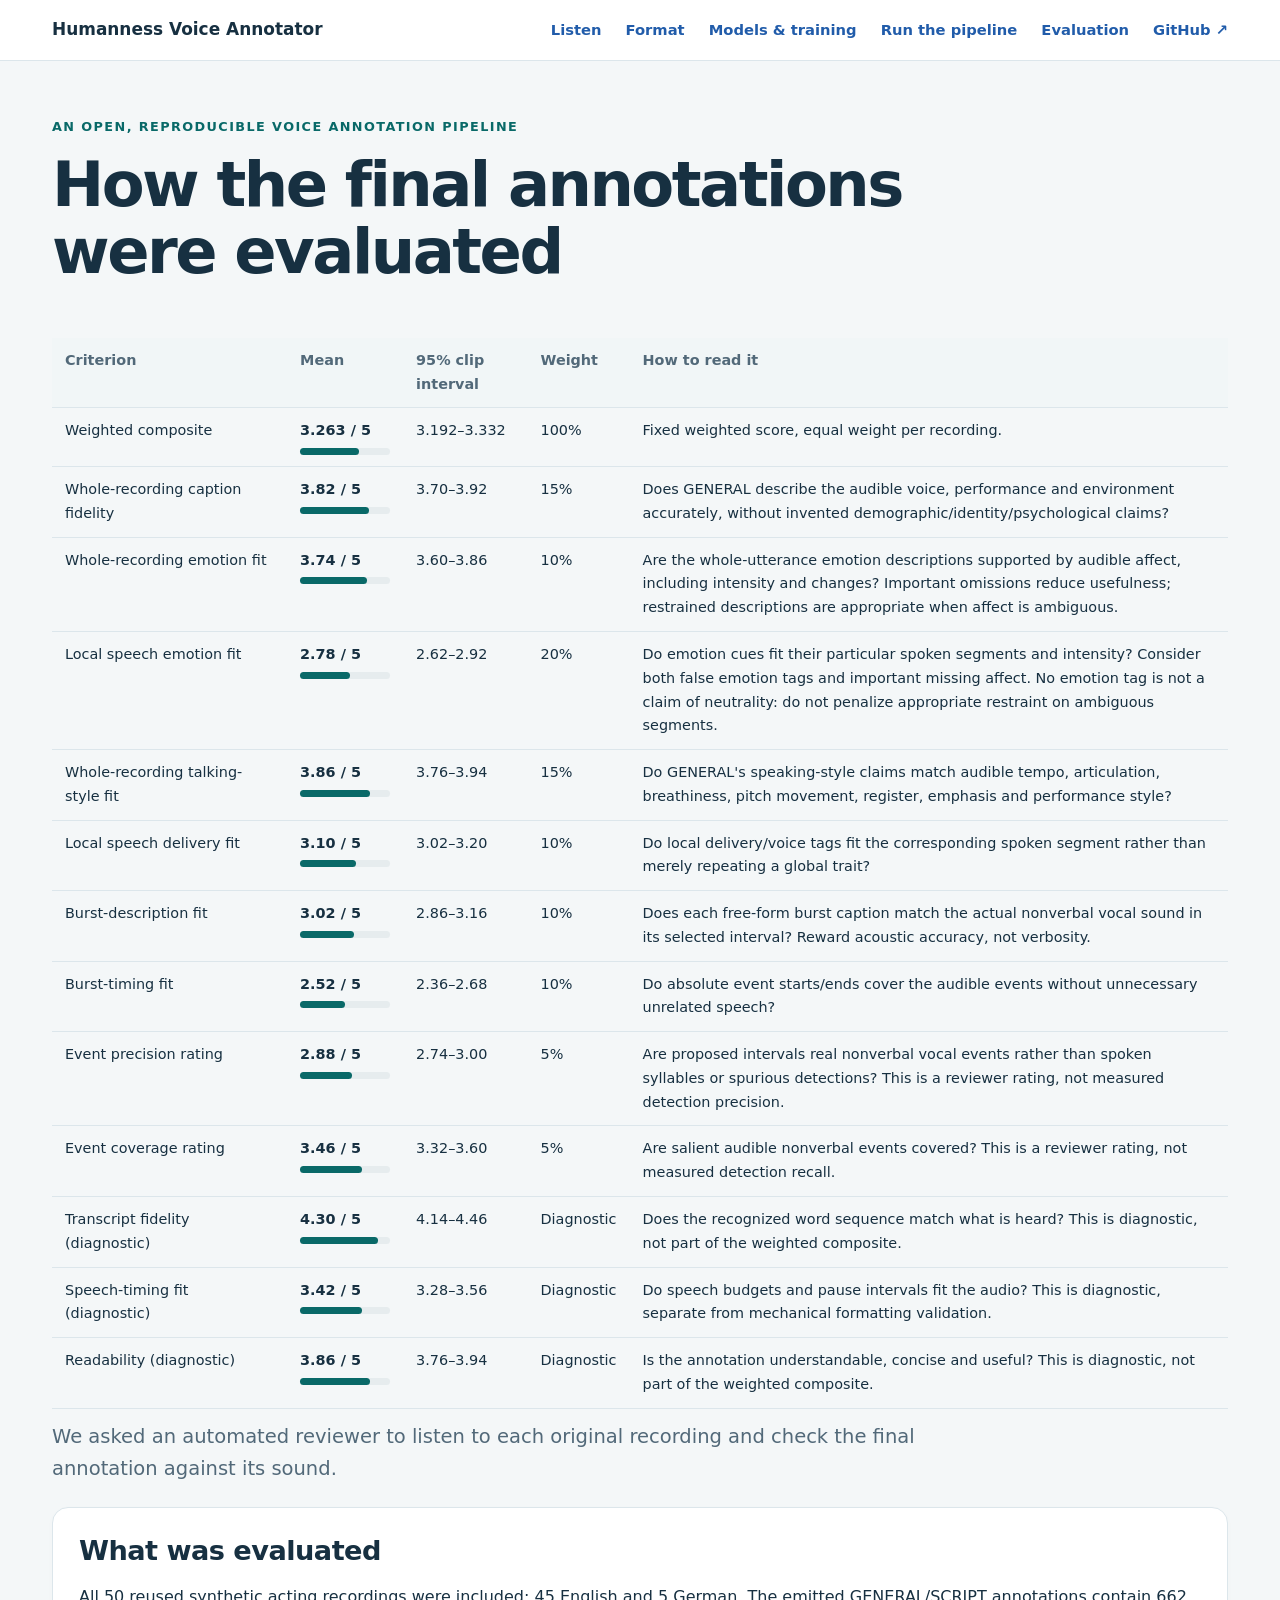
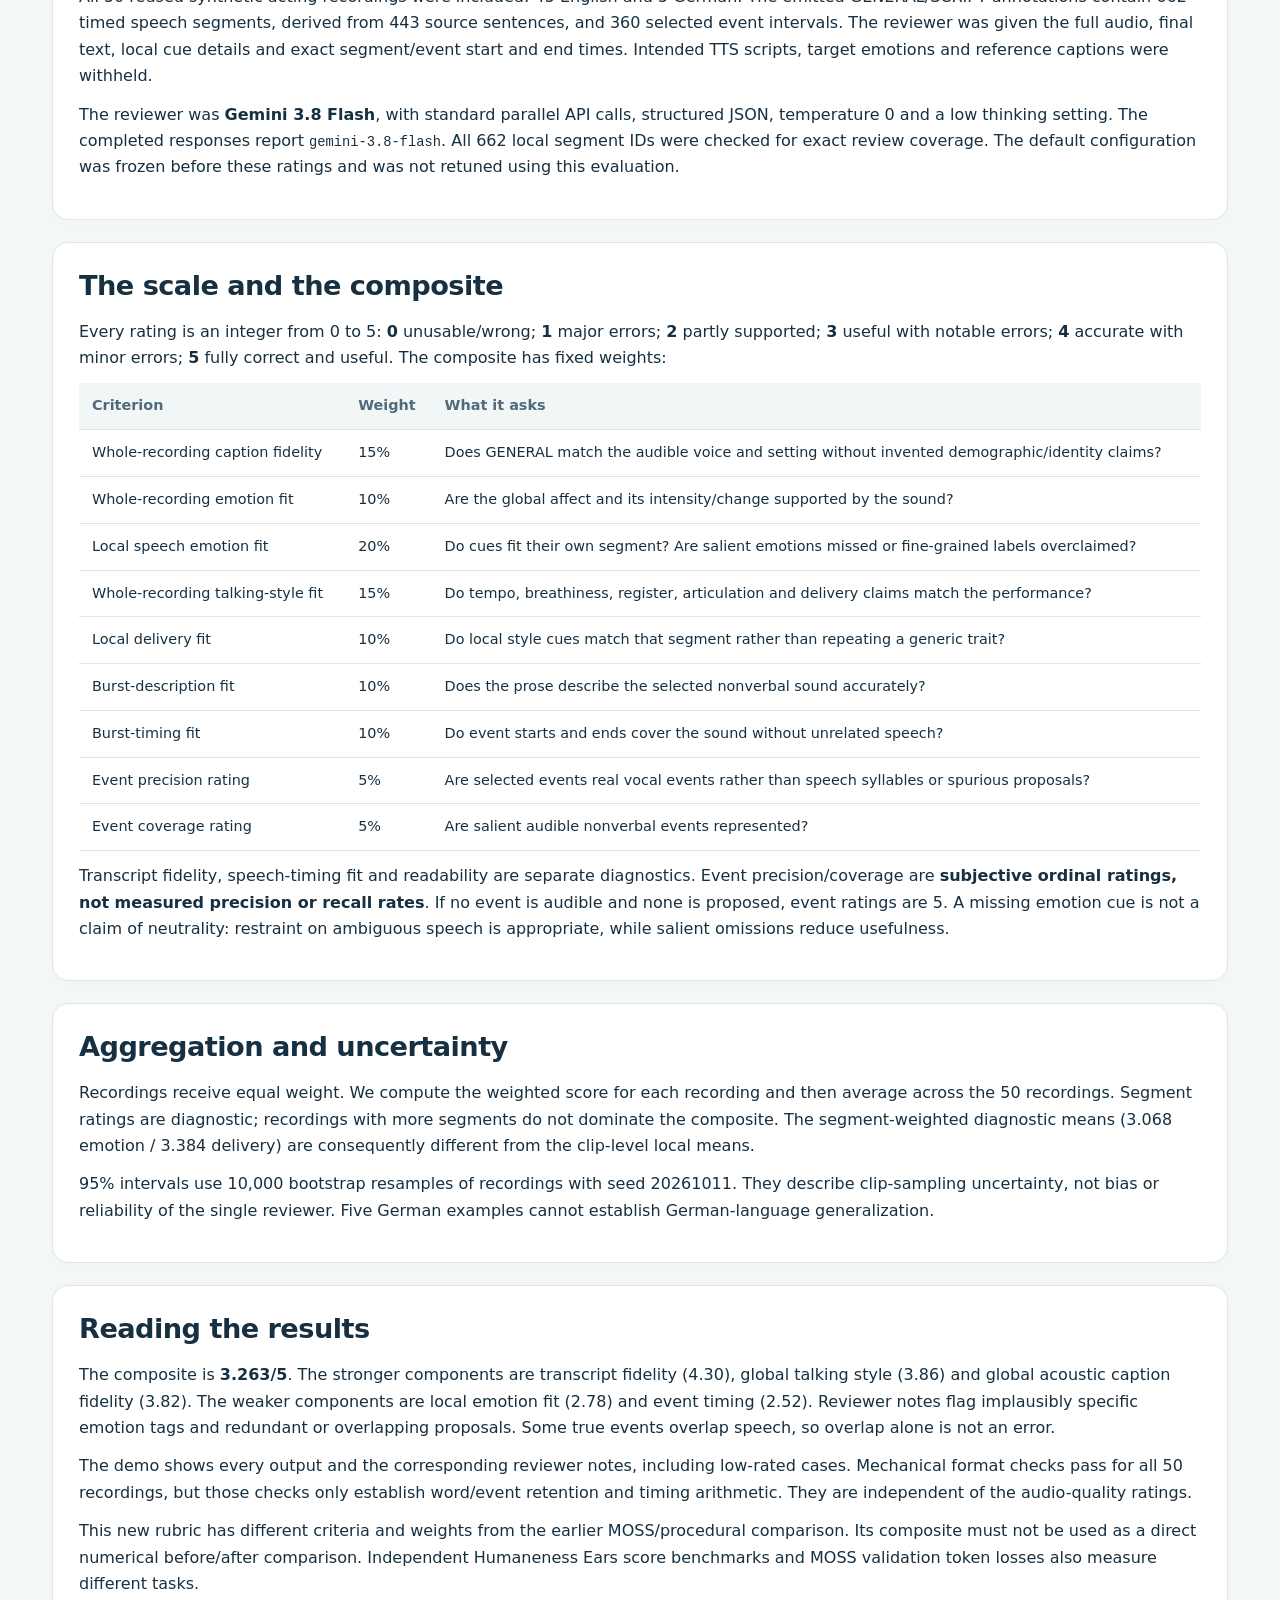
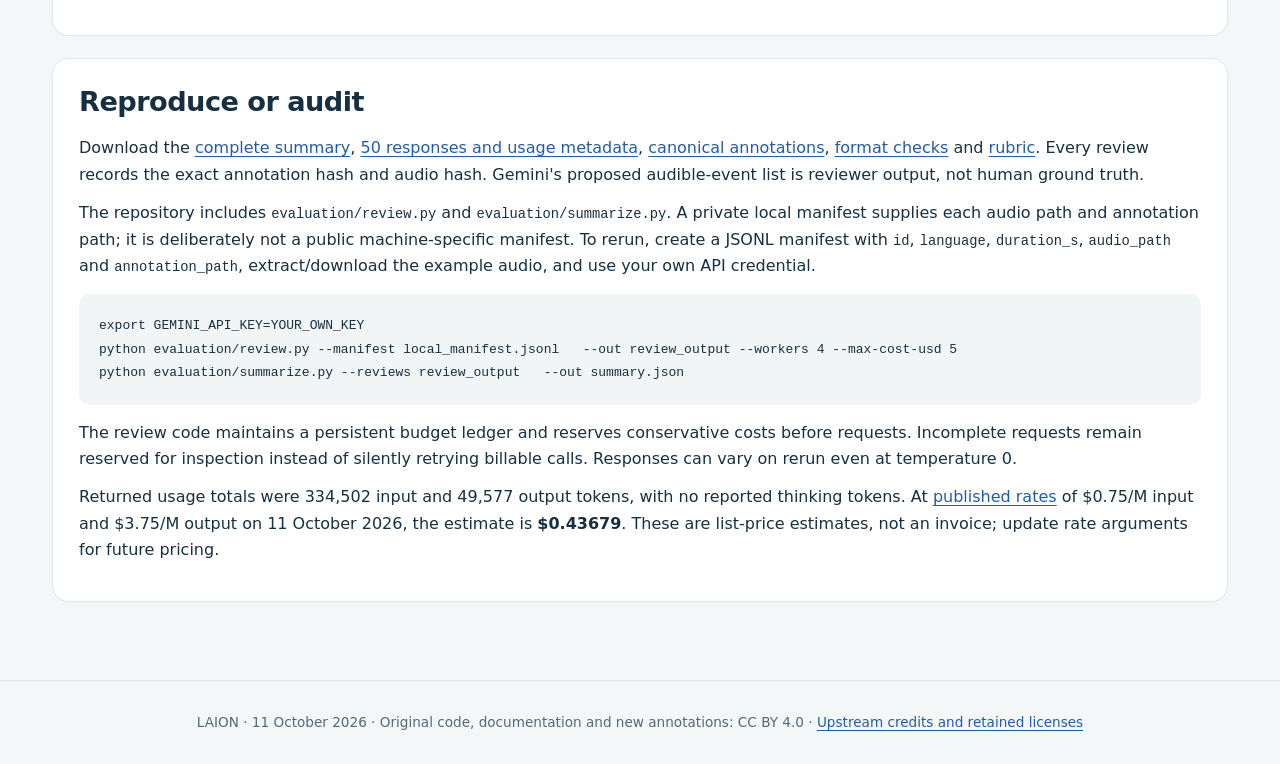
==== docs/evaluation.html @ 06606ea3 "Release reproducible voice annotator and evaluated GENERAL SCRIPT listening demo" ====
<!doctype html>
<html lang="en"><head><meta charset="utf-8"><meta name="viewport" content="width=device-width,initial-scale=1">
<title>How the final annotations were evaluated · Humanness Voice Annotator</title>
<meta name="description" content="Listen to reproducible voice annotations combining MOSS captions, Humaneness Ears scores, event locations and timed ASR words.">
<link rel="stylesheet" href="assets/site.css"></head><body><a href="#main" class="skip">Skip to content</a><header><nav aria-label="Main navigation">
<a class="brand" href="index.html">Humanness Voice Annotator</a><a href="index.html#listening">Listen</a>
<a href="format.html">Format</a><a href="models.html">Models &amp; training</a><a href="pipeline.html">Run the pipeline</a>
<a href="evaluation.html">Evaluation</a><a href="https://github.com/LAION-AI/Humanness-Voice-Annotator">GitHub ↗</a></nav></header>
<main id="main"><div class="hero"><div class="eyebrow">An open, reproducible voice annotation pipeline</div><h1>How the final annotations were evaluated</h1></div><div class="table-wrap"><table><thead><tr><th scope="col">Criterion</th><th scope="col">Mean</th><th scope="col">95% clip interval</th><th scope="col">Weight</th><th scope="col">How to read it</th></tr></thead><tbody><tr><td class="metric">Weighted composite</td><td class="number"><strong>3.263 / 5</strong><div class="meter" aria-hidden="true"><span style="width:65.26%"></span></div></td><td class="number">3.192–3.332</td><td>100%</td><td class="description">Fixed weighted score, equal weight per recording.</td></tr><tr><td class="metric">Whole-recording caption fidelity</td><td class="number"><strong>3.82 / 5</strong><div class="meter" aria-hidden="true"><span style="width:76.40%"></span></div></td><td class="number">3.70–3.92</td><td>15%</td><td class="description">Does GENERAL describe the audible voice, performance and environment accurately, without invented demographic/identity/psychological claims?</td></tr><tr><td class="metric">Whole-recording emotion fit</td><td class="number"><strong>3.74 / 5</strong><div class="meter" aria-hidden="true"><span style="width:74.80%"></span></div></td><td class="number">3.60–3.86</td><td>10%</td><td class="description">Are the whole-utterance emotion descriptions supported by audible affect, including intensity and changes? Important omissions reduce usefulness; restrained descriptions are appropriate when affect is ambiguous.</td></tr><tr><td class="metric">Local speech emotion fit</td><td class="number"><strong>2.78 / 5</strong><div class="meter" aria-hidden="true"><span style="width:55.60%"></span></div></td><td class="number">2.62–2.92</td><td>20%</td><td class="description">Do emotion cues fit their particular spoken segments and intensity? Consider both false emotion tags and important missing affect. No emotion tag is not a claim of neutrality: do not penalize appropriate restraint on ambiguous segments.</td></tr><tr><td class="metric">Whole-recording talking-style fit</td><td class="number"><strong>3.86 / 5</strong><div class="meter" aria-hidden="true"><span style="width:77.20%"></span></div></td><td class="number">3.76–3.94</td><td>15%</td><td class="description">Do GENERAL&#x27;s speaking-style claims match audible tempo, articulation, breathiness, pitch movement, register, emphasis and performance style?</td></tr><tr><td class="metric">Local speech delivery fit</td><td class="number"><strong>3.10 / 5</strong><div class="meter" aria-hidden="true"><span style="width:62.00%"></span></div></td><td class="number">3.02–3.20</td><td>10%</td><td class="description">Do local delivery/voice tags fit the corresponding spoken segment rather than merely repeating a global trait?</td></tr><tr><td class="metric">Burst-description fit</td><td class="number"><strong>3.02 / 5</strong><div class="meter" aria-hidden="true"><span style="width:60.40%"></span></div></td><td class="number">2.86–3.16</td><td>10%</td><td class="description">Does each free-form burst caption match the actual nonverbal vocal sound in its selected interval? Reward acoustic accuracy, not verbosity.</td></tr><tr><td class="metric">Burst-timing fit</td><td class="number"><strong>2.52 / 5</strong><div class="meter" aria-hidden="true"><span style="width:50.40%"></span></div></td><td class="number">2.36–2.68</td><td>10%</td><td class="description">Do absolute event starts/ends cover the audible events without unnecessary unrelated speech?</td></tr><tr><td class="metric">Event precision rating</td><td class="number"><strong>2.88 / 5</strong><div class="meter" aria-hidden="true"><span style="width:57.60%"></span></div></td><td class="number">2.74–3.00</td><td>5%</td><td class="description">Are proposed intervals real nonverbal vocal events rather than spoken syllables or spurious detections? This is a reviewer rating, not measured detection precision.</td></tr><tr><td class="metric">Event coverage rating</td><td class="number"><strong>3.46 / 5</strong><div class="meter" aria-hidden="true"><span style="width:69.20%"></span></div></td><td class="number">3.32–3.60</td><td>5%</td><td class="description">Are salient audible nonverbal events covered? This is a reviewer rating, not measured detection recall.</td></tr><tr><td class="metric">Transcript fidelity (diagnostic)</td><td class="number"><strong>4.30 / 5</strong><div class="meter" aria-hidden="true"><span style="width:86.00%"></span></div></td><td class="number">4.14–4.46</td><td>Diagnostic</td><td class="description">Does the recognized word sequence match what is heard? This is diagnostic, not part of the weighted composite.</td></tr><tr><td class="metric">Speech-timing fit (diagnostic)</td><td class="number"><strong>3.42 / 5</strong><div class="meter" aria-hidden="true"><span style="width:68.40%"></span></div></td><td class="number">3.28–3.56</td><td>Diagnostic</td><td class="description">Do speech budgets and pause intervals fit the audio? This is diagnostic, separate from mechanical formatting validation.</td></tr><tr><td class="metric">Readability (diagnostic)</td><td class="number"><strong>3.86 / 5</strong><div class="meter" aria-hidden="true"><span style="width:77.20%"></span></div></td><td class="number">3.76–3.94</td><td>Diagnostic</td><td class="description">Is the annotation understandable, concise and useful? This is diagnostic, not part of the weighted composite.</td></tr></tbody></table></div>
<p class="lead">We asked an automated reviewer to listen to each original recording and check the final annotation against its sound.</p>
<section><h2>What was evaluated</h2><p>All 50 reused synthetic acting recordings were included: 45 English and 5 German. The emitted GENERAL/SCRIPT annotations contain 662 timed speech segments, derived from 443 source sentences, and 360 selected event intervals. The reviewer was given the full audio, final text, local cue details and exact segment/event start and end times. Intended TTS scripts, target emotions and reference captions were withheld.</p><p>The reviewer was <strong>Gemini 3.8 Flash</strong>, with standard parallel API calls, structured JSON, temperature 0 and a low thinking setting. The completed responses report <code>gemini-3.8-flash</code>. All 662 local segment IDs were checked for exact review coverage. The default configuration was frozen before these ratings and was not retuned using this evaluation.</p></section>
<section><h2>The scale and the composite</h2><p>Every rating is an integer from 0 to 5: <strong>0</strong> unusable/wrong; <strong>1</strong> major errors; <strong>2</strong> partly supported; <strong>3</strong> useful with notable errors; <strong>4</strong> accurate with minor errors; <strong>5</strong> fully correct and useful. The composite has fixed weights:</p>
<div class="table-wrap"><table><thead><tr><th>Criterion</th><th>Weight</th><th>What it asks</th></tr></thead><tbody>
<tr><td>Whole-recording caption fidelity</td><td>15%</td><td>Does GENERAL match the audible voice and setting without invented demographic/identity claims?</td></tr>
<tr><td>Whole-recording emotion fit</td><td>10%</td><td>Are the global affect and its intensity/change supported by the sound?</td></tr>
<tr><td>Local speech emotion fit</td><td>20%</td><td>Do cues fit their own segment? Are salient emotions missed or fine-grained labels overclaimed?</td></tr>
<tr><td>Whole-recording talking-style fit</td><td>15%</td><td>Do tempo, breathiness, register, articulation and delivery claims match the performance?</td></tr>
<tr><td>Local delivery fit</td><td>10%</td><td>Do local style cues match that segment rather than repeating a generic trait?</td></tr>
<tr><td>Burst-description fit</td><td>10%</td><td>Does the prose describe the selected nonverbal sound accurately?</td></tr>
<tr><td>Burst-timing fit</td><td>10%</td><td>Do event starts and ends cover the sound without unrelated speech?</td></tr>
<tr><td>Event precision rating</td><td>5%</td><td>Are selected events real vocal events rather than speech syllables or spurious proposals?</td></tr>
<tr><td>Event coverage rating</td><td>5%</td><td>Are salient audible nonverbal events represented?</td></tr>
</tbody></table></div><p>Transcript fidelity, speech-timing fit and readability are separate diagnostics. Event precision/coverage are <strong>subjective ordinal ratings, not measured precision or recall rates</strong>. If no event is audible and none is proposed, event ratings are 5. A missing emotion cue is not a claim of neutrality: restraint on ambiguous speech is appropriate, while salient omissions reduce usefulness.</p></section>
<section><h2>Aggregation and uncertainty</h2><p>Recordings receive equal weight. We compute the weighted score for each recording and then average across the 50 recordings. Segment ratings are diagnostic; recordings with more segments do not dominate the composite. The segment-weighted diagnostic means (3.068 emotion / 3.384 delivery) are consequently different from the clip-level local means.</p><p>95% intervals use 10,000 bootstrap resamples of recordings with seed 20261011. They describe clip-sampling uncertainty, not bias or reliability of the single reviewer. Five German examples cannot establish German-language generalization.</p></section>
<section><h2>Reading the results</h2><p>The composite is <strong>3.263/5</strong>. The stronger components are transcript fidelity (4.30), global talking style (3.86) and global acoustic caption fidelity (3.82). The weaker components are local emotion fit (2.78) and event timing (2.52). Reviewer notes flag implausibly specific emotion tags and redundant or overlapping proposals. Some true events overlap speech, so overlap alone is not an error.</p><p>The demo shows every output and the corresponding reviewer notes, including low-rated cases. Mechanical format checks pass for all 50 recordings, but those checks only establish word/event retention and timing arithmetic. They are independent of the audio-quality ratings.</p><p>This new rubric has different criteria and weights from the earlier MOSS/procedural comparison. Its composite must not be used as a direct numerical before/after comparison. Independent Humaneness Ears score benchmarks and MOSS validation token losses also measure different tasks.</p></section>
<section><h2>Reproduce or audit</h2><p>Download the <a href="data/evaluation-summary.json">complete summary</a>, <a href="data/reviews.jsonl">50 responses and usage metadata</a>, <a href="data/annotations.jsonl.gz">canonical annotations</a>, <a href="data/format-verification.json">format checks</a> and <a href="data/rubric.json">rubric</a>. Every review records the exact annotation hash and audio hash. Gemini's proposed audible-event list is reviewer output, not human ground truth.</p><p>The repository includes <code>evaluation/review.py</code> and <code>evaluation/summarize.py</code>. A private local manifest supplies each audio path and annotation path; it is deliberately not a public machine-specific manifest. To rerun, create a JSONL manifest with <code>id</code>, <code>language</code>, <code>duration_s</code>, <code>audio_path</code> and <code>annotation_path</code>, extract/download the example audio, and use your own API credential.</p><pre>export GEMINI_API_KEY=YOUR_OWN_KEY
python evaluation/review.py --manifest local_manifest.jsonl   --out review_output --workers 4 --max-cost-usd 5
python evaluation/summarize.py --reviews review_output   --out summary.json</pre><p>The review code maintains a persistent budget ledger and reserves conservative costs before requests. Incomplete requests remain reserved for inspection instead of silently retrying billable calls. Responses can vary on rerun even at temperature 0.</p><p>Returned usage totals were 334,502 input and 49,577 output tokens, with no reported thinking tokens. At <a href="https://ai.google.dev/gemini-api/docs/pricing">published rates</a> of $0.75/M input and $3.75/M output on 11 October 2026, the estimate is <strong>$0.43679</strong>. These are list-price estimates, not an invoice; update rate arguments for future pricing.</p></section>
</main><footer>LAION · 11 October 2026 · Original code, documentation and new annotations: CC BY 4.0 ·
<a href="https://github.com/LAION-AI/Humanness-Voice-Annotator/blob/main/THIRD_PARTY.md">Upstream credits and retained licenses</a></footer><script src="assets/site.js" defer></script></body></html>
---- docs/assets/site.css ----
:root{--ink:#173041;--muted:#526979;--paper:#f4f7f8;--card:#fff;--line:#dce6eb;--accent:#096968;--blue:#215caa;--warm:#ad551b}*{box-sizing:border-box}body{margin:0;background:var(--paper);color:var(--ink);font:16px/1.65 system-ui,-apple-system,BlinkMacSystemFont,"Segoe UI",sans-serif}a{color:var(--blue);text-underline-offset:3px}a:hover{color:var(--accent)}header{background:#fff;border-bottom:1px solid var(--line)}nav{max-width:1220px;margin:auto;padding:16px 22px;display:flex;gap:12px 24px;flex-wrap:wrap;align-items:center;font-size:.92rem}nav a{text-decoration:none;font-weight:600}nav .brand{color:var(--ink);font-size:1.06rem;margin-right:auto}main{max-width:1220px;margin:0 auto;padding:0 22px 56px}.hero{padding:55px 0 30px;max-width:950px}.eyebrow{font-size:.8rem;color:var(--accent);text-transform:uppercase;font-weight:750;letter-spacing:.11em}h1{font-size:clamp(2.2rem,5vw,3.9rem);line-height:1.08;letter-spacing:-.04em;margin:14px 0 22px}h2{font-size:1.7rem;line-height:1.25;letter-spacing:-.02em;margin:0 0 16px}h3{font-size:1.1rem;line-height:1.4;margin:22px 0 9px}.lead{font-size:1.22rem;color:var(--muted);max-width:900px}.buttons{display:flex;flex-wrap:wrap;gap:12px;margin:22px 0}.button,button{background:#fff;color:var(--ink);border:1px solid var(--line);border-radius:9px;padding:9px 14px;font:inherit;font-size:.91rem;cursor:pointer;text-decoration:none}.button.primary{background:var(--accent);color:#fff;border-color:var(--accent)}button:hover,.button:hover{border-color:var(--accent)}section,.sample{background:var(--card);padding:26px;border:1px solid var(--line);border-radius:16px;margin:22px 0;box-shadow:0 2px 8px #12304a04}p{margin:12px 0}.stats{display:grid;grid-template-columns:repeat(4,1fr);gap:14px;margin:24px 0}.stat{background:#eaf4f2;border:1px solid #cce1dd;padding:18px;border-radius:12px}.stat strong{display:block;font-size:1.9rem;line-height:1.2}.stat span{color:var(--muted);font-size:.9rem}.notice{border-left:4px solid var(--warm);padding:12px 18px;background:#fff6ee;color:#694122;border-radius:4px;font-size:.96rem}.table-wrap{overflow-x:auto}table{border-collapse:collapse;width:100%;font-size:.9rem}th{text-align:left;color:var(--muted);font-weight:650;background:#f1f6f7}th,td{padding:11px 13px;border-bottom:1px solid var(--line);vertical-align:top}td.metric{min-width:230px}td.description{min-width:330px}td.number{font-variant-numeric:tabular-nums;white-space:nowrap}.meter{height:7px;width:90px;border-radius:4px;background:#e6ecee;margin-top:5px}.meter span{display:block;height:100%;background:var(--accent);border-radius:4px}pre{white-space:pre-wrap;overflow-wrap:anywhere;background:#f1f5f6;padding:20px;border-radius:10px;font:13px/1.8 ui-monospace,SFMono-Regular,Consolas,monospace;margin:15px 0}code{font: .86em ui-monospace,SFMono-Regular,Consolas,monospace;overflow-wrap:anywhere}.code-script{max-height:570px;overflow:auto}ul,ol{padding-left:24px}li{margin:8px 0}.columns{display:grid;grid-template-columns:1fr 1fr;gap:22px}.sample-head{display:flex;justify-content:space-between;gap:18px;align-items:flex-start}.sample h2{font-size:1.25rem;margin:6px 0}.meta{font-size:.86rem;color:var(--muted)}.badge{font-size:.77rem;border:1px solid #cee1de;border-radius:20px;padding:3px 9px;color:var(--accent);background:#edf7f4;display:inline-block;margin-right:5px}.review-score{font-size:1.2rem;font-weight:750;white-space:nowrap}.review-score small{font-size:.76rem;font-weight:500;color:var(--muted);display:block}audio{width:100%;margin:14px 0 6px}.timeline{display:block;width:100%;height:auto;min-height:115px;margin:12px 0;overflow:visible}.timeline text{font:11px system-ui;fill:var(--muted)}.timeline .event{fill:#db6c30;opacity:.8}.timeline .speech{fill:#1e8c86;opacity:.55}.timeline .review-event{fill:#5359bd;opacity:.6}.timeline .track{fill:#eef3f5}.timeline [data-start]{cursor:pointer}.timeline [data-start]:hover{opacity:1;stroke:var(--ink);stroke-width:1}.legend{display:flex;gap:15px;flex-wrap:wrap;font-size:.81rem;color:var(--muted)}.dot{display:inline-block;width:9px;height:9px;border-radius:2px;margin-right:5px;background:#1e8c86}.dot.burst{background:#db6c30}.dot.judge{background:#5359bd}.event-list{display:grid;gap:10px}.event-row{border:1px solid var(--line);border-radius:10px;padding:12px}.event-row p{font-size:.91rem}.classes{font-size:.81rem;color:var(--muted)}details{margin:18px 0;border-top:1px solid var(--line);padding-top:12px}summary{font-weight:650;cursor:pointer;color:var(--accent)}.review-note{background:#f7f3ed;padding:14px;border-radius:8px;color:#634d32;font-size:.91rem}.filters{position:sticky;top:0;z-index:2;display:flex;align-items:center;gap:12px;flex-wrap:wrap;padding:15px;background:#f4f7f8ed;backdrop-filter:blur(12px);border-radius:12px;border:1px solid var(--line)}input,select{border:1px solid #bbcdd5;border-radius:7px;padding:10px;font:inherit;font-size:.9rem;background:#fff;color:var(--ink)}input{min-width:230px;flex:1}#visible-count{font-size:.85rem;color:var(--muted)}.hidden{display:none!important}.pipeline{width:100%;max-height:410px}.small{font-size:.86rem;color:var(--muted)}footer{padding:30px 22px;border-top:1px solid var(--line);text-align:center;font-size:.85rem;color:var(--muted)}.skip{position:absolute;left:-9999px}.skip:focus{left:12px;top:8px;background:#fff;padding:10px;z-index:10}button:focus-visible,a:focus-visible,input:focus-visible,summary:focus-visible,select:focus-visible{outline:3px solid #559cca;outline-offset:3px}@media(max-width:750px){.stats{grid-template-columns:1fr 1fr}.columns{grid-template-columns:1fr}section,.sample{padding:19px}.hero{padding-top:35px}.sample-head{display:block}.review-score{margin:12px 0}nav{gap:10px 15px}main{padding:0 12px 36px}td,th{padding:9px}.timeline{min-height:90px}}@media(prefers-reduced-motion:reduce){*{scroll-behavior:auto!important}}
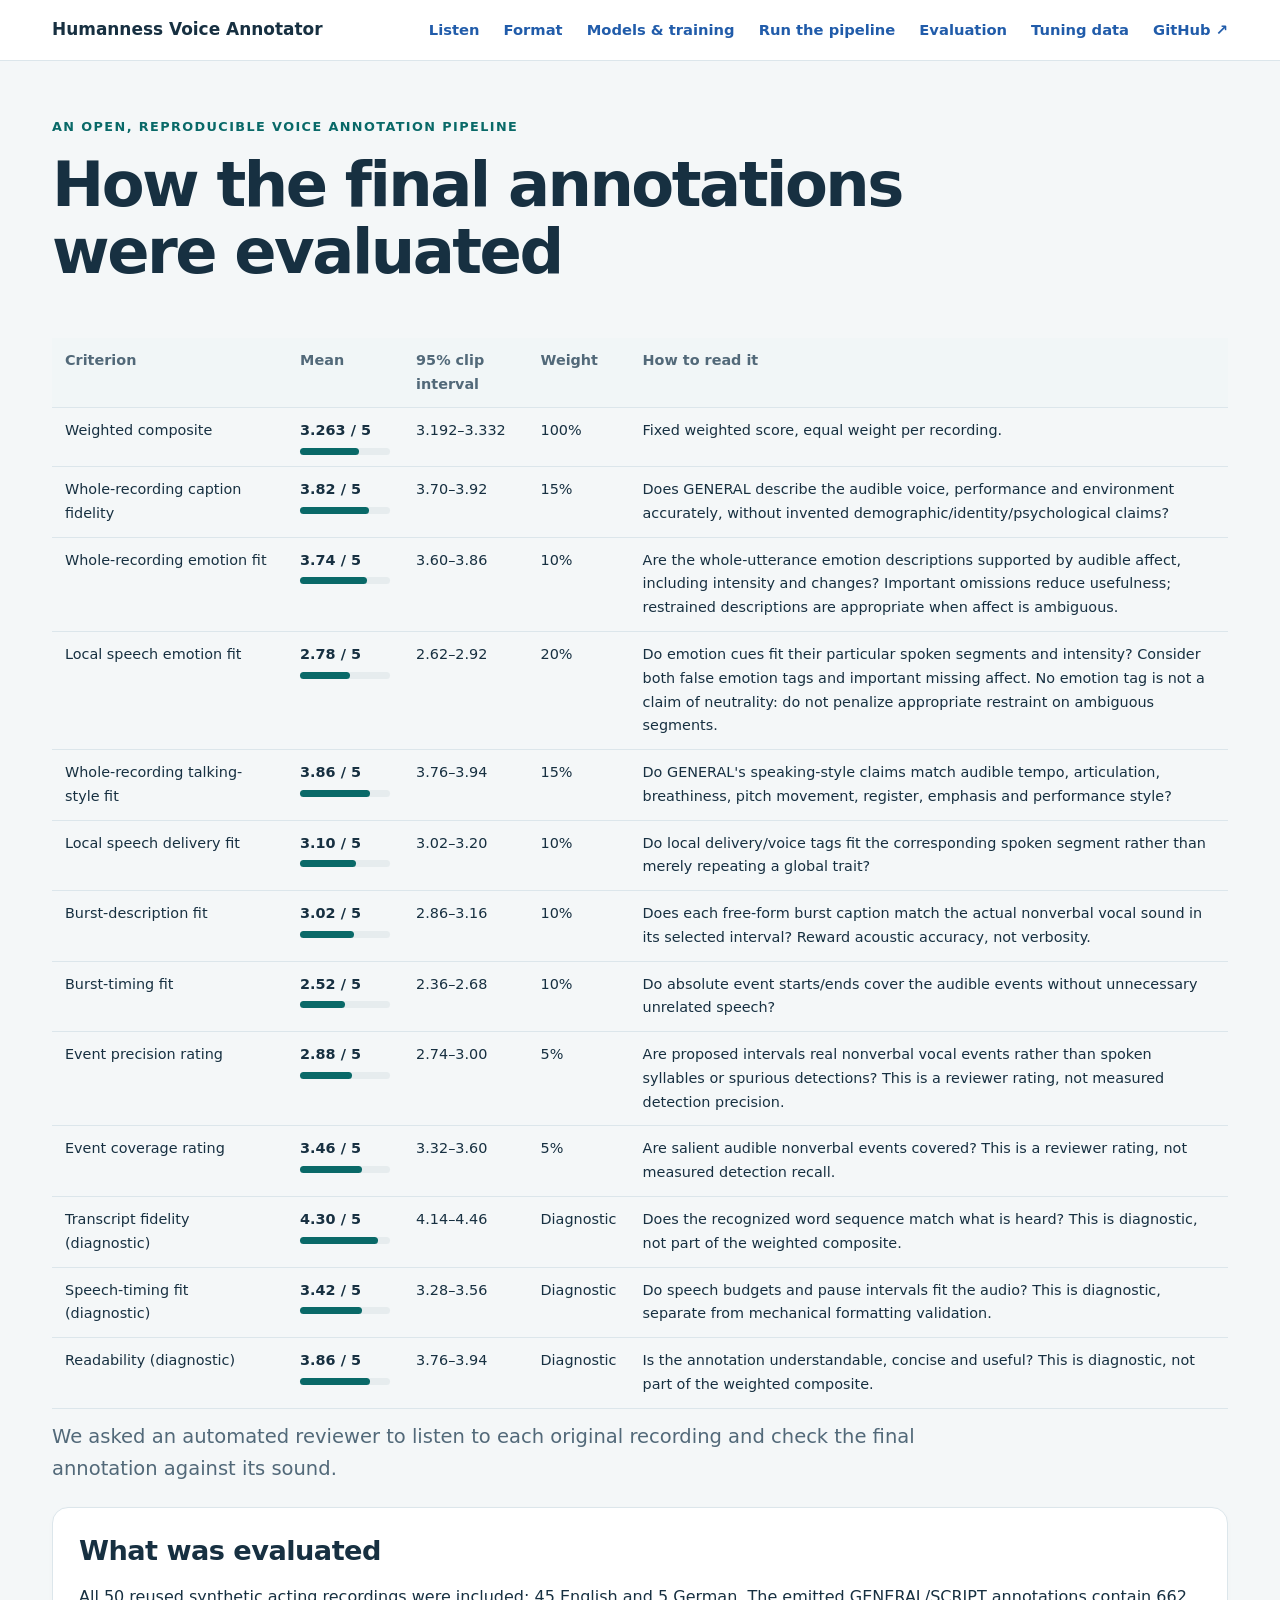
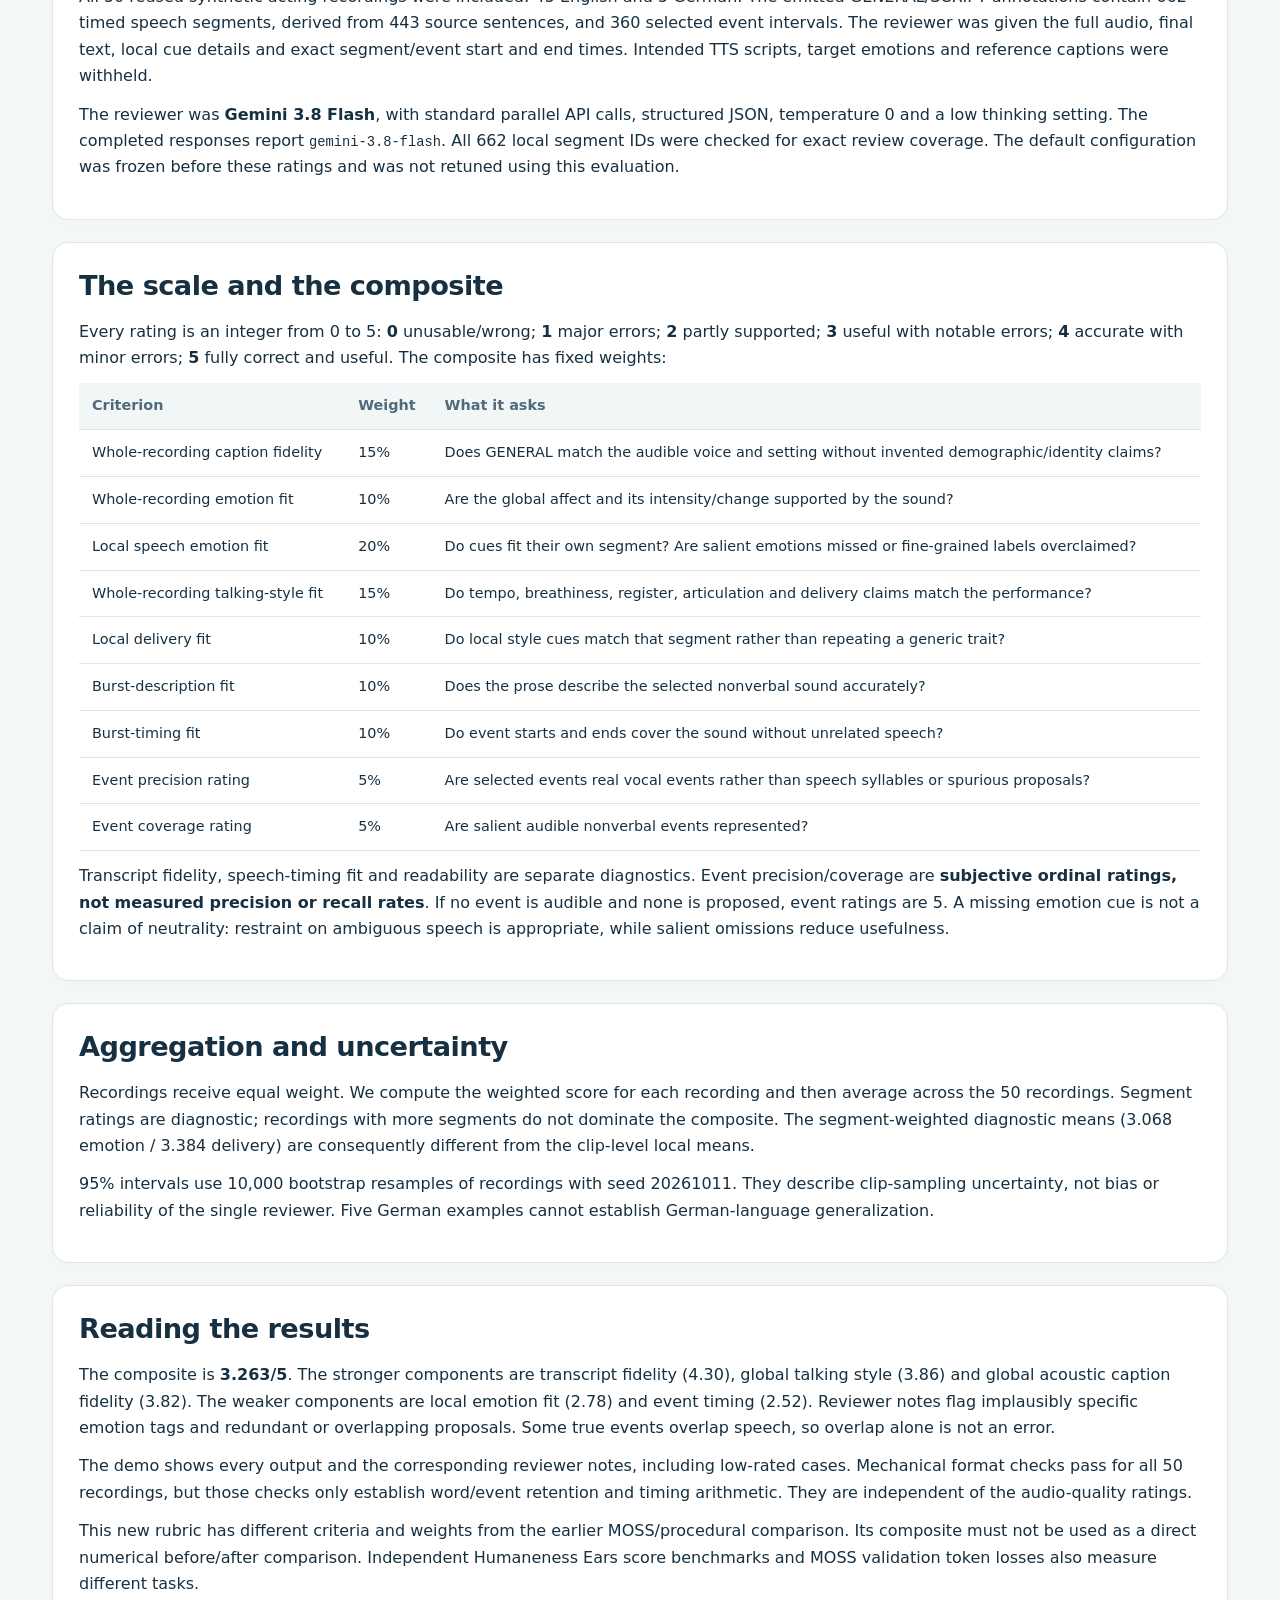
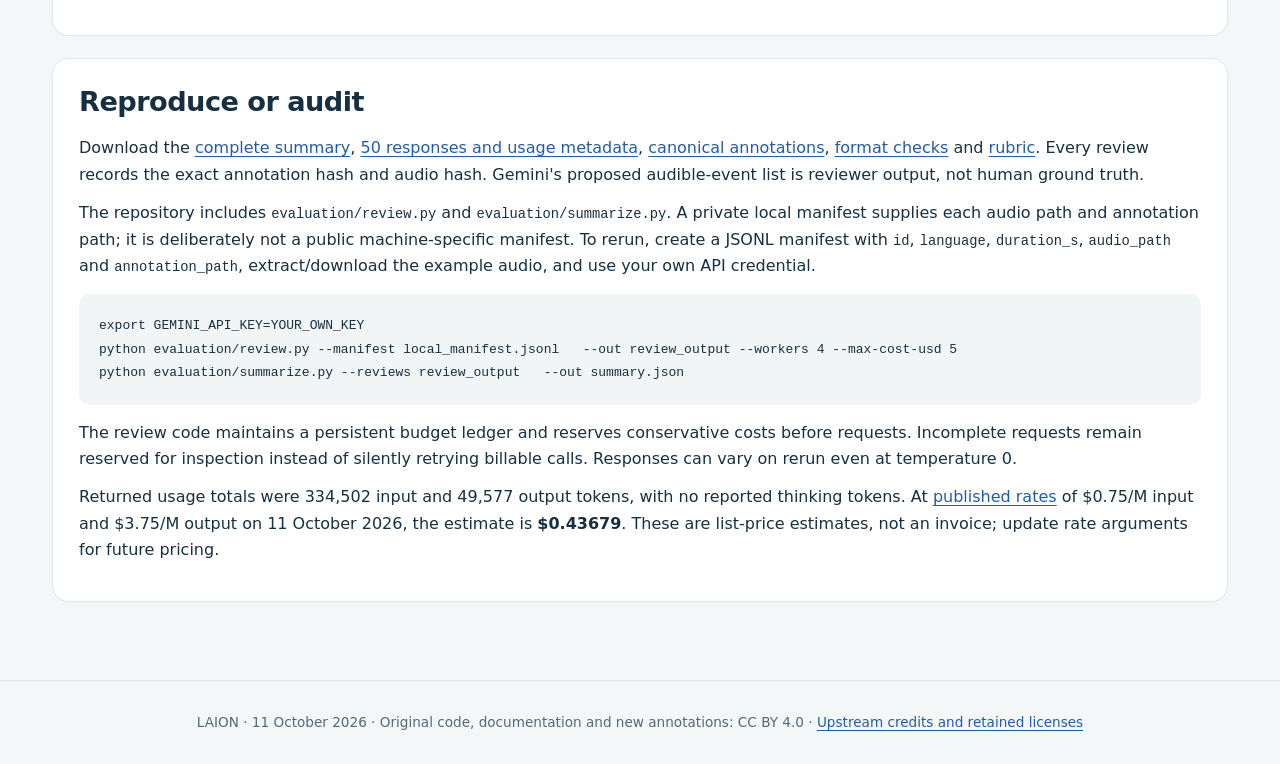
==== commit ea0ed20e: "Prepare complete voice-acting tuning captions and MOSS v2 audio tokens" ====
--- a/docs/evaluation.html
+++ b/docs/evaluation.html
@@ -5,7 +5,7 @@
 <link rel="stylesheet" href="assets/site.css"></head><body><a href="#main" class="skip">Skip to content</a><header><nav aria-label="Main navigation">
 <a class="brand" href="index.html">Humanness Voice Annotator</a><a href="index.html#listening">Listen</a>
 <a href="format.html">Format</a><a href="models.html">Models &amp; training</a><a href="pipeline.html">Run the pipeline</a>
-<a href="evaluation.html">Evaluation</a><a href="https://github.com/LAION-AI/Humanness-Voice-Annotator">GitHub ↗</a></nav></header>
+<a href="evaluation.html">Evaluation</a><a href="training.html">Tuning data</a><a href="https://github.com/LAION-AI/Humanness-Voice-Annotator">GitHub ↗</a></nav></header>
 <main id="main"><div class="hero"><div class="eyebrow">An open, reproducible voice annotation pipeline</div><h1>How the final annotations were evaluated</h1></div><div class="table-wrap"><table><thead><tr><th scope="col">Criterion</th><th scope="col">Mean</th><th scope="col">95% clip interval</th><th scope="col">Weight</th><th scope="col">How to read it</th></tr></thead><tbody><tr><td class="metric">Weighted composite</td><td class="number"><strong>3.263 / 5</strong><div class="meter" aria-hidden="true"><span style="width:65.26%"></span></div></td><td class="number">3.192–3.332</td><td>100%</td><td class="description">Fixed weighted score, equal weight per recording.</td></tr><tr><td class="metric">Whole-recording caption fidelity</td><td class="number"><strong>3.82 / 5</strong><div class="meter" aria-hidden="true"><span style="width:76.40%"></span></div></td><td class="number">3.70–3.92</td><td>15%</td><td class="description">Does GENERAL describe the audible voice, performance and environment accurately, without invented demographic/identity/psychological claims?</td></tr><tr><td class="metric">Whole-recording emotion fit</td><td class="number"><strong>3.74 / 5</strong><div class="meter" aria-hidden="true"><span style="width:74.80%"></span></div></td><td class="number">3.60–3.86</td><td>10%</td><td class="description">Are the whole-utterance emotion descriptions supported by audible affect, including intensity and changes? Important omissions reduce usefulness; restrained descriptions are appropriate when affect is ambiguous.</td></tr><tr><td class="metric">Local speech emotion fit</td><td class="number"><strong>2.78 / 5</strong><div class="meter" aria-hidden="true"><span style="width:55.60%"></span></div></td><td class="number">2.62–2.92</td><td>20%</td><td class="description">Do emotion cues fit their particular spoken segments and intensity? Consider both false emotion tags and important missing affect. No emotion tag is not a claim of neutrality: do not penalize appropriate restraint on ambiguous segments.</td></tr><tr><td class="metric">Whole-recording talking-style fit</td><td class="number"><strong>3.86 / 5</strong><div class="meter" aria-hidden="true"><span style="width:77.20%"></span></div></td><td class="number">3.76–3.94</td><td>15%</td><td class="description">Do GENERAL&#x27;s speaking-style claims match audible tempo, articulation, breathiness, pitch movement, register, emphasis and performance style?</td></tr><tr><td class="metric">Local speech delivery fit</td><td class="number"><strong>3.10 / 5</strong><div class="meter" aria-hidden="true"><span style="width:62.00%"></span></div></td><td class="number">3.02–3.20</td><td>10%</td><td class="description">Do local delivery/voice tags fit the corresponding spoken segment rather than merely repeating a global trait?</td></tr><tr><td class="metric">Burst-description fit</td><td class="number"><strong>3.02 / 5</strong><div class="meter" aria-hidden="true"><span style="width:60.40%"></span></div></td><td class="number">2.86–3.16</td><td>10%</td><td class="description">Does each free-form burst caption match the actual nonverbal vocal sound in its selected interval? Reward acoustic accuracy, not verbosity.</td></tr><tr><td class="metric">Burst-timing fit</td><td class="number"><strong>2.52 / 5</strong><div class="meter" aria-hidden="true"><span style="width:50.40%"></span></div></td><td class="number">2.36–2.68</td><td>10%</td><td class="description">Do absolute event starts/ends cover the audible events without unnecessary unrelated speech?</td></tr><tr><td class="metric">Event precision rating</td><td class="number"><strong>2.88 / 5</strong><div class="meter" aria-hidden="true"><span style="width:57.60%"></span></div></td><td class="number">2.74–3.00</td><td>5%</td><td class="description">Are proposed intervals real nonverbal vocal events rather than spoken syllables or spurious detections? This is a reviewer rating, not measured detection precision.</td></tr><tr><td class="metric">Event coverage rating</td><td class="number"><strong>3.46 / 5</strong><div class="meter" aria-hidden="true"><span style="width:69.20%"></span></div></td><td class="number">3.32–3.60</td><td>5%</td><td class="description">Are salient audible nonverbal events covered? This is a reviewer rating, not measured detection recall.</td></tr><tr><td class="metric">Transcript fidelity (diagnostic)</td><td class="number"><strong>4.30 / 5</strong><div class="meter" aria-hidden="true"><span style="width:86.00%"></span></div></td><td class="number">4.14–4.46</td><td>Diagnostic</td><td class="description">Does the recognized word sequence match what is heard? This is diagnostic, not part of the weighted composite.</td></tr><tr><td class="metric">Speech-timing fit (diagnostic)</td><td class="number"><strong>3.42 / 5</strong><div class="meter" aria-hidden="true"><span style="width:68.40%"></span></div></td><td class="number">3.28–3.56</td><td>Diagnostic</td><td class="description">Do speech budgets and pause intervals fit the audio? This is diagnostic, separate from mechanical formatting validation.</td></tr><tr><td class="metric">Readability (diagnostic)</td><td class="number"><strong>3.86 / 5</strong><div class="meter" aria-hidden="true"><span style="width:77.20%"></span></div></td><td class="number">3.76–3.94</td><td>Diagnostic</td><td class="description">Is the annotation understandable, concise and useful? This is diagnostic, not part of the weighted composite.</td></tr></tbody></table></div>
 <p class="lead">We asked an automated reviewer to listen to each original recording and check the final annotation against its sound.</p>
 <section><h2>What was evaluated</h2><p>All 50 reused synthetic acting recordings were included: 45 English and 5 German. The emitted GENERAL/SCRIPT annotations contain 662 timed speech segments, derived from 443 source sentences, and 360 selected event intervals. The reviewer was given the full audio, final text, local cue details and exact segment/event start and end times. Intended TTS scripts, target emotions and reference captions were withheld.</p><p>The reviewer was <strong>Gemini 3.8 Flash</strong>, with standard parallel API calls, structured JSON, temperature 0 and a low thinking setting. The completed responses report <code>gemini-3.8-flash</code>. All 662 local segment IDs were checked for exact review coverage. The default configuration was frozen before these ratings and was not retuned using this evaluation.</p></section>
